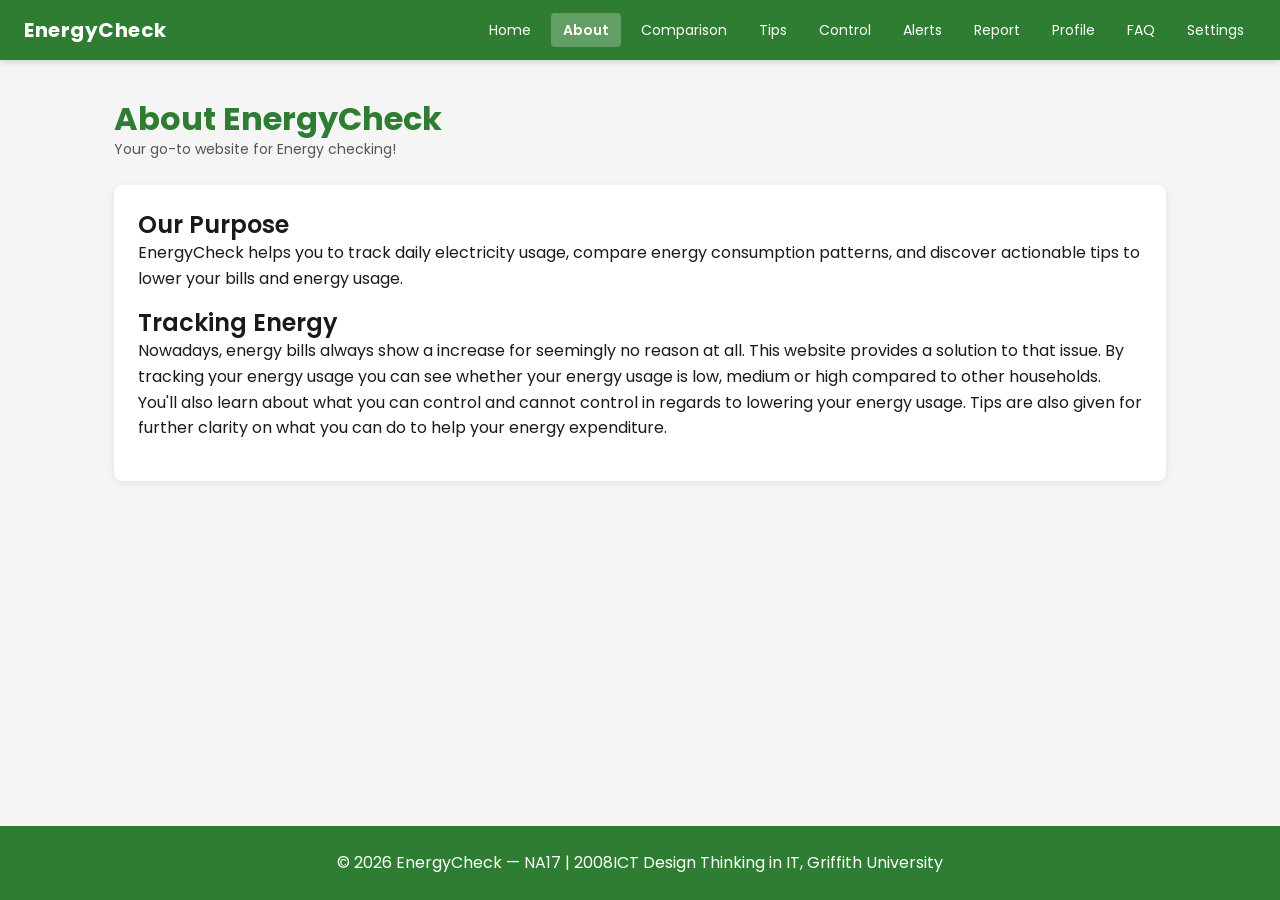
==== about.html @ 7a5efd90 "Update footer content with additional information" ====
<!DOCTYPE html>
<html lang="en">
<head>
<!-- 
    EnergyCheck - About page
    Rana Toor s5371045 NA17

-->

    <meta charset="UTF-8">
    <meta name="viewport" content="width=device-width, initial-scale=1.0">
    <link rel="stylesheet" href="style.css">
    <title>Home - EnergyCheck</title>

</head>
<body>
    
    <header class ="site-header">

        <a class = "brand">EnergyCheck</a>

       <button class="nav-toggle" id="navToggle" aria-label="Open menu">
            <span></span>
            <span></span>
            <span></span>
        </button>

        <nav id="mainNav">
            <a href="index.html">Home</a>
            <a href="about.html" class="active">About</a>
            <a href="comparison.html">Comparison</a>
            <a href="tips.html">Tips</a>
            <a href="control.html">Control</a>
            <a href="alerts.html">Alerts</a>
            <a href="report.html">Report</a>
            <a href="profile.html">Profile</a>
            <a href="faq.html">FAQ</a>
            <a href="settings.html">Settings</a>
        </nav>
    
    </header>

    <main>

        <div class="container page-section">

            <h1>About EnergyCheck</h1>

            <p class="text-muted">Your go-to website for Energy checking!</p>

            <div class="card" style="margin-top: var(--space-md);">
                <h2>Our Purpose</h2>
                <p>
                    EnergyCheck helps you to track daily electricity usage, compare energy consumption patterns, and discover actionable
                    tips to lower your bills and energy usage.
                </p>

                <h2>Tracking Energy</h2>
                <p>Nowadays, energy bills always show a increase for seemingly no reason at all. This website provides a solution to that issue. By tracking your energy usage you can see whether your energy usage is low, medium or high compared to other households. You'll also learn about what you can control and cannot control in regards to lowering your energy usage. Tips are also given for further clarity on what you can do to help your energy expenditure.</p>
            </div>

        </div>

    </main>
 

    <footer class="site-footer">
        <p>© 2026 EnergyCheck — NA17 | 2008ICT Design Thinking in IT, Griffith University</p>
    </footer>
   
    <script>
        document.querySelector('.nav-toggle')
          .addEventListener('click', function() {
            document.querySelector('.site-header nav')
              .classList.toggle('open');
          });
    </script>
</body>
</html>
---- style.css ----
/*
    EnergyCheck — shared stylesheet
    Author: Vy (Thi Tuong Vy Truong) s5434825, NA17
    All team members link to this file. Individual page styles
    go in each page's own <style> block.
*/


/* Google Fonts — Poppins, chosen in our Assignment 1 style guide */
@import url('https://fonts.googleapis.com/css2?family=Poppins:wght@400;600;700&display=swap');


/* CSS variables — colours, fonts and spacing all come from
   section 5.2.3 of our design document */
:root {
    /* brand colours */
    --color-primary:    #2E7D32;   /* Forest Green */
    --color-secondary:  #FFBF00;   /* Amber */
    --color-alert:      #F01E2C;   /* Red */
    --color-bg:         #F5F5F5;   /* Off-White */
    --color-white:      #FFFFFF;
    --color-text:       #1A1A1A;
    --color-text-light: #555555;
    --color-border:     #DDDDDD;

    /* status colours for FR1 (green/amber/red indicator) */
    --status-low:    #2E7D32;
    --status-medium: #FFBF00;
    --status-high:   #F01E2C;

    /* typography */
    --font-main:       'Poppins', Helvetica, Roboto, sans-serif;
    --font-size-h1:    32px;
    --font-size-h2:    24px;
    --font-size-body:  16px;
    --font-size-small: 14px;

    /* spacing on an 8px grid */
    --space-xs: 8px;
    --space-sm: 16px;
    --space-md: 24px;
    --space-lg: 40px;
    --space-xl: 64px;

    --radius-sm: 4px;
    --radius-md: 8px;
    --radius-lg: 16px;

    --nav-height: 60px;
    --max-width:  1100px;
}


/* reset — zeroing default browser margin/padding so layout is consistent */
*, *::before, *::after {
    box-sizing: border-box;
    margin: 0;
    padding: 0;
}

body {
    font-family: var(--font-main);
    font-size: var(--font-size-body);
    background-color: var(--color-bg);
    color: var(--color-text);
    line-height: 1.6;
    min-height: 100vh;
    display: flex;
    flex-direction: column;
}

/* flex: 1 makes the footer stick to the bottom even on short pages */
main {
    flex: 1;
}

img {
    max-width: 100%;
    display: block;
}

a {
    color: var(--color-primary);
    text-decoration: none;
}

a:hover {
    text-decoration: underline;
}

ul {
    list-style: none;
}


/* typography — sizes match the style guide table in section 5.2.3 */
h1 {
    font-size: var(--font-size-h1);
    font-weight: 700;
    color: var(--color-primary);
    line-height: 1.2;
}

h2 {
    font-size: var(--font-size-h2);
    font-weight: 600;
    color: var(--color-text);
    line-height: 1.3;
}

h3 {
    font-size: 20px;
    font-weight: 600;
    color: var(--color-text);
}

p {
    font-size: var(--font-size-body);
    color: var(--color-text);
    margin-bottom: var(--space-sm);
}

.text-muted {
    color: var(--color-text-light);
    font-size: var(--font-size-small);
}


/* navigation — shared across all pages.
   Copy the <header class="site-header"> block into each HTML file.
   Add class="active" to the <a> that matches the current page. */
.site-header {
    background-color: var(--color-primary);
    height: var(--nav-height);
    display: flex;
    align-items: center;
    padding-left: var(--space-md);
    padding-right: var(--space-md);
    /* box-shadow from MDN — gives the nav a slight lift so it
       reads as separate from the page content below */
    box-shadow: 0 2px 6px rgba(0,0,0,0.15);
}

.site-header .brand {
    font-size: 20px;
    font-weight: 700;
    color: var(--color-white);
    white-space: nowrap;
    margin-right: auto;
    letter-spacing: 0.5px;
}

.site-header nav {
    display: flex;
    gap: var(--space-xs);
    align-items: center;
}

.site-header nav a {
    color: var(--color-white);
    font-size: var(--font-size-small);
    font-weight: 400;
    padding: 6px 12px;
    border-radius: var(--radius-sm);
    white-space: nowrap;
    /* transition from MDN — fades the hover background in
       instead of snapping, looks less jarring */
    transition: background-color 0.2s;
}

.site-header nav a:hover {
    background-color: rgba(255,255,255,0.15);
    text-decoration: none;
}

.site-header nav a.active {
    background-color: rgba(255,255,255,0.25);
    font-weight: 600;
}

/* NOTE FOR TEAM: to make the mobile menu work, paste this before </body> in your HTML file:

   <script>
     document.querySelector('.nav-toggle')
       .addEventListener('click', function() {
         document.querySelector('.site-header nav')
           .classList.toggle('open');
       });
   </script>
*/

/* hamburger button — only shows on mobile, hidden on desktop */
.nav-toggle {
    display: none;
    background: none;
    border: none;
    cursor: pointer;
    padding: var(--space-xs);
}

.nav-toggle span {
    display: block;
    width: 22px;
    height: 2px;
    background-color: var(--color-white);
    margin-top: 4px;
    margin-bottom: 4px;
    border-radius: 2px;
}

/* responsive nav — collapses to hamburger below 768px */
@media (max-width: 768px) {
    .nav-toggle {
        display: block;
    }

    .site-header nav {
        display: none;
        position: absolute;
        top: var(--nav-height);
        left: 0;
        right: 0;
        background-color: var(--color-primary);
        flex-direction: column;
        align-items: flex-start;
        padding: var(--space-sm) var(--space-md);
        gap: 4px;
        box-shadow: 0 4px 10px rgba(0,0,0,0.2);
    }

    /* JS in each page adds .open to show the menu */
    .site-header nav.open {
        display: flex;
    }

    .site-header nav a {
        width: 100%;
        padding: 10px 12px;
    }
}


/* footer */
.site-footer {
    background-color: var(--color-primary);
    color: var(--color-white);
    text-align: center;
    padding: var(--space-md);
    font-size: var(--font-size-small);
    margin-top: auto;
}

.site-footer p {
    color: var(--color-white);
    margin: 0;
}


/* layout helpers */
.container {
    max-width: var(--max-width);
    margin-left: auto;
    margin-right: auto;
    padding-left: var(--space-md);
    padding-right: var(--space-md);
}

.page-section {
    padding-top: var(--space-lg);
    padding-bottom: var(--space-lg);
}

.section-title {
    margin-bottom: var(--space-md);
    padding-bottom: var(--space-xs);
    border-bottom: 2px solid var(--color-primary);
}


/* buttons — style from section 5.2.3 (green bg, white text, 8px radius) */
.btn {
    display: inline-flex;
    align-items: center;
    justify-content: center;
    background-color: var(--color-primary);
    color: var(--color-white);
    border: none;
    border-radius: var(--radius-md);
    padding: 10px 20px;
    font-family: var(--font-main);
    font-size: var(--font-size-body);
    font-weight: 600;
    cursor: pointer;
    transition: background-color 0.2s; /* MDN — same idea as nav hover */
}

.btn:hover {
    background-color: #1b5e20;
    text-decoration: none;
}

.btn-secondary {
    background-color: var(--color-secondary);
    color: var(--color-text);
}

.btn-secondary:hover {
    background-color: #e5ac00;
}

.btn-outline {
    background-color: transparent;
    color: var(--color-primary);
    border: 2px solid var(--color-primary);
}

.btn-outline:hover {
    background-color: var(--color-primary);
    color: var(--color-white);
}


/* cards */
.card {
    background-color: var(--color-white);
    border-radius: var(--radius-md);
    padding: var(--space-md);
    box-shadow: 0 2px 8px rgba(0,0,0,0.08); /* MDN box-shadow */
}

.card-grid {
    display: grid;
    gap: var(--space-md);
    grid-template-columns: repeat(auto-fit, minmax(260px, 1fr));
}


/* status badges — FR1 colour-coded indicator (green/amber/red) */
.status-badge {
    display: inline-block;
    padding: 4px 14px;
    border-radius: 20px;
    font-size: var(--font-size-small);
    font-weight: 600;
    color: var(--color-white);
}

.status-badge.low    { background-color: var(--status-low); }
.status-badge.medium { background-color: var(--status-medium); color: var(--color-text); }
.status-badge.high   { background-color: var(--status-high); }


/* form elements — used on the Settings page */
.form-group {
    margin-bottom: var(--space-md);
}

.form-group label {
    display: block;
    font-weight: 600;
    margin-bottom: var(--space-xs);
    font-size: var(--font-size-body);
}

.form-group input[type="text"],
.form-group input[type="number"],
.form-group input[type="email"],
.form-group select {
    width: 100%;
    padding: 10px 12px;
    border: 1.5px solid var(--color-border);
    border-radius: var(--radius-md);
    font-family: var(--font-main);
    font-size: var(--font-size-body);
    background-color: var(--color-white);
    color: var(--color-text);
    transition: border-color 0.2s; /* highlights the focused field */
}

.form-group input:focus,
.form-group select:focus {
    outline: none;
    border-color: var(--color-primary);
}


/* toggle switch rows */
.toggle-row {
    display: flex;
    align-items: center;
    justify-content: space-between;
    padding-top: var(--space-sm);
    padding-bottom: var(--space-sm);
    border-bottom: 1px solid var(--color-border);
    gap: var(--space-sm);
}

.toggle-row:last-child {
    border-bottom: none;
}

.toggle-label {
    font-size: var(--font-size-body);
}

.toggle-label .description {
    display: block;
    font-size: var(--font-size-small);
    color: var(--color-text-light);
    font-weight: 400;
}

/* CSS-only toggle switch — learned from MDN.
   The real checkbox is hidden; the visible part is a styled <span>
   that moves using transform when the input is :checked. */
.toggle {
    position: relative;
    display: inline-block;
    width: 48px;
    height: 26px;
    flex-shrink: 0;
}

.toggle input {
    opacity: 0;
    width: 0;
    height: 0;
}

.toggle-slider {
    position: absolute;
    top: 0;
    left: 0;
    right: 0;
    bottom: 0;
    background-color: var(--color-border);
    border-radius: 26px;
    cursor: pointer;
    transition: background-color 0.2s;
}

.toggle-slider::before {
    content: '';
    position: absolute;
    height: 20px;
    width: 20px;
    left: 3px;
    bottom: 3px;
    background-color: var(--color-white);
    border-radius: 50%;
    transition: transform 0.2s; /* slides the circle across when toggled */
}

.toggle input:checked + .toggle-slider {
    background-color: var(--color-primary);
}

.toggle input:checked + .toggle-slider::before {
    transform: translateX(22px);
}


/* dark mode — activated by adding class="dark-mode" to <body>.
   Overriding the variables here means every element updates automatically
   without needing separate dark-mode rules for each one. */
body.dark-mode {
    --color-bg:         #1A1A1A;
    --color-text:       #F0F0F0;
    --color-text-light: #AAAAAA;
    --color-border:     #444444;
    --color-white:      #2A2A2A;
}

body.dark-mode .site-header,
body.dark-mode .site-footer {
    background-color: #1B4D1E;
}

body.dark-mode .card {
    background-color: #2A2A2A;
    box-shadow: 0 2px 8px rgba(0,0,0,0.3);
}
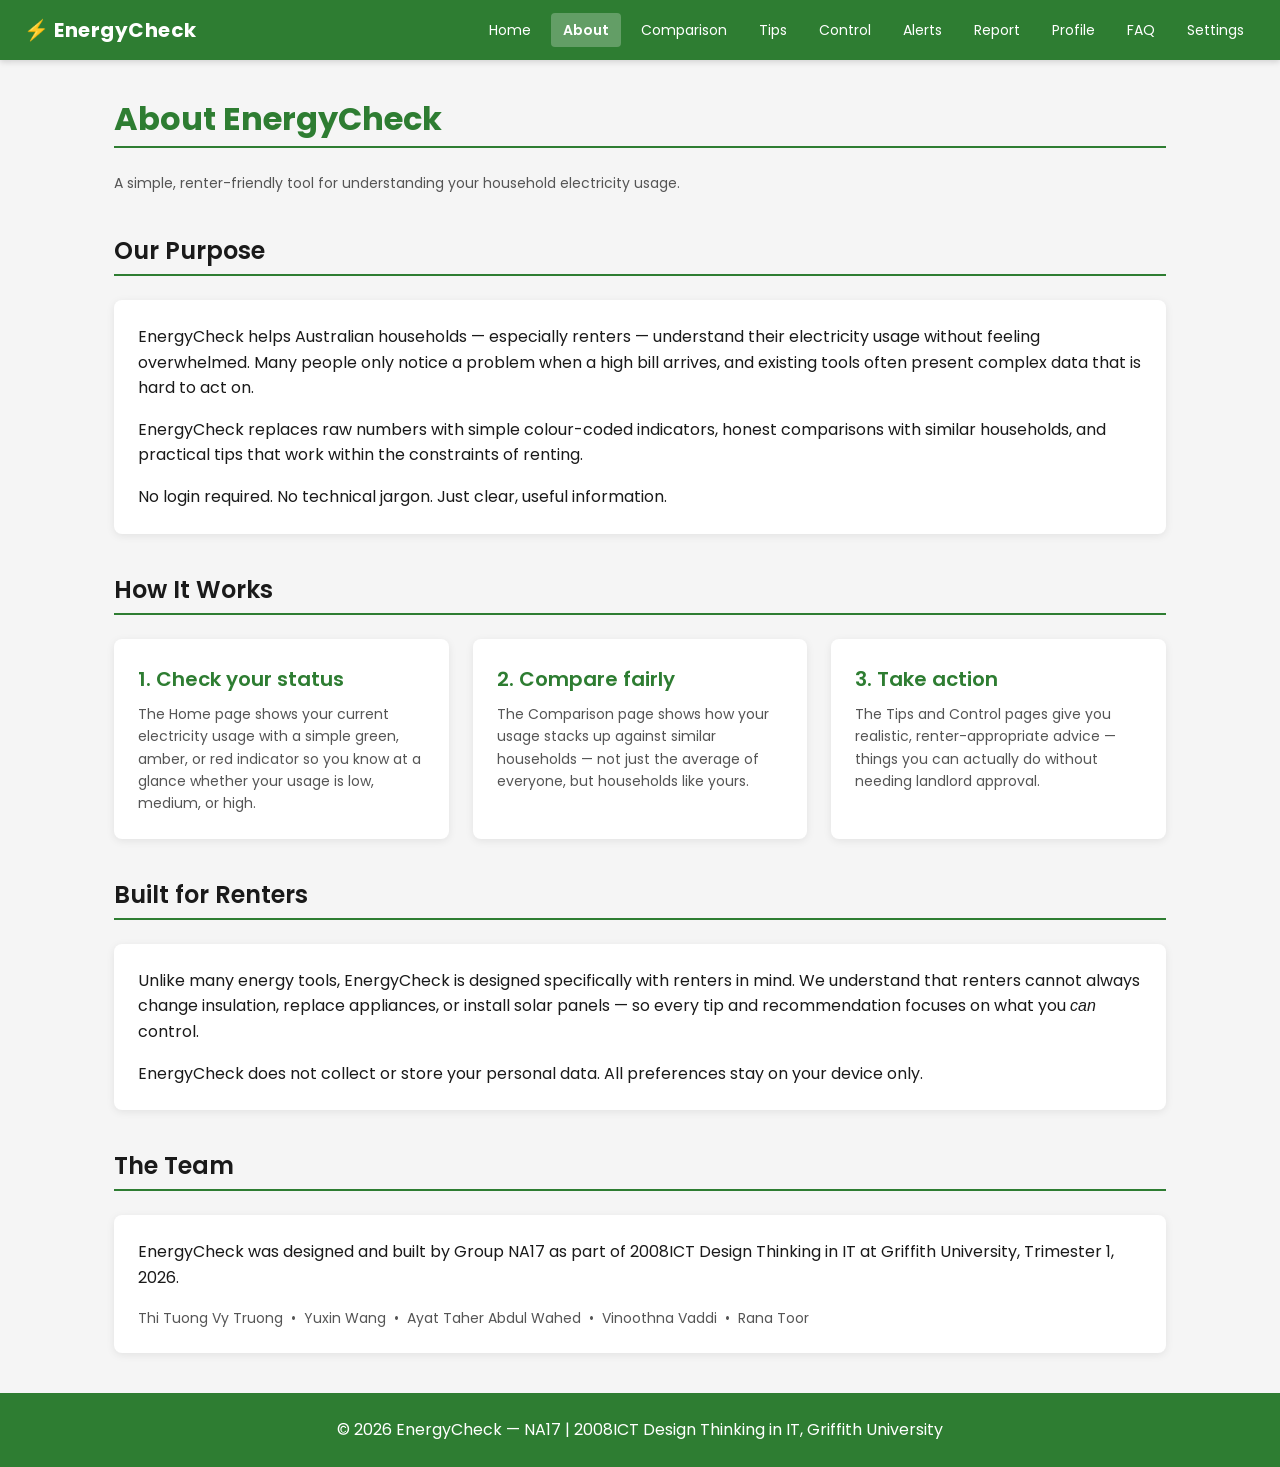
==== commit b31b27b0: "Revise About page content and authorship details Updated the About page with new content and author " ====
--- a/about.html
+++ b/about.html
@@ -1,25 +1,29 @@
 <!DOCTYPE html>
 <html lang="en">
+
 <head>
-<!-- 
-    EnergyCheck - About page
-    Rana Toor s5371045 NA17
-
--->
-
+    <!--
+        EnergyCheck — About page
+        Original author: Rana Toor s5371045, NA17
+        Updated by: Vy (Thi Tuong Vy Truong) s5434825, NA17
+        Changes: fixed <a class="brand"> to <span>, fixed <title>,
+        added section-title to h1, expanded content to include
+        mission, how it works, and team sections.
+    -->
     <meta charset="UTF-8">
     <meta name="viewport" content="width=device-width, initial-scale=1.0">
     <link rel="stylesheet" href="style.css">
-    <title>Home - EnergyCheck</title>
+    <!-- fixed by Vy — original title was "Home - EnergyCheck" -->
+    <title>About — EnergyCheck</title>
+</head>
 
-</head>
 <body>
-    
-    <header class ="site-header">
 
-        <a class = "brand">EnergyCheck</a>
+    <!-- HEADER — updated by Vy: fixed <a class="brand"> to <span class="brand"> -->
+    <header class="site-header">
+        <span class="brand">⚡ EnergyCheck</span>
 
-       <button class="nav-toggle" id="navToggle" aria-label="Open menu">
+        <button class="nav-toggle" id="navToggle" aria-label="Open menu">
             <span></span>
             <span></span>
             <span></span>
@@ -37,43 +41,119 @@
             <a href="faq.html">FAQ</a>
             <a href="settings.html">Settings</a>
         </nav>
-    
     </header>
 
     <main>
-
         <div class="container page-section">
 
-            <h1>About EnergyCheck</h1>
+            <!-- section-title added by Vy -->
+            <h1 class="section-title">About EnergyCheck</h1>
+            <p class="text-muted" style="margin-bottom: var(--space-lg);">
+                A simple, renter-friendly tool for understanding your household electricity usage.
+            </p>
 
-            <p class="text-muted">Your go-to website for Energy checking!</p>
+            <!-- OUR PURPOSE — original content by Rana, expanded by Vy -->
+            <section style="margin-bottom: var(--space-lg);">
+                <h2 class="section-title">Our Purpose</h2>
+                <div class="card">
+                    <p>
+                        EnergyCheck helps Australian households — especially renters — understand their
+                        electricity usage without feeling overwhelmed. Many people only notice a problem
+                        when a high bill arrives, and existing tools often present complex data that is
+                        hard to act on.
+                    </p>
+                    <p>
+                        EnergyCheck replaces raw numbers with simple colour-coded indicators, honest
+                        comparisons with similar households, and practical tips that work within the
+                        constraints of renting.
+                    </p>
+                    <p style="margin: 0;">
+                        No login required. No technical jargon. Just clear, useful information.
+                    </p>
+                </div>
+            </section>
 
-            <div class="card" style="margin-top: var(--space-md);">
-                <h2>Our Purpose</h2>
-                <p>
-                    EnergyCheck helps you to track daily electricity usage, compare energy consumption patterns, and discover actionable
-                    tips to lower your bills and energy usage.
-                </p>
+            <!-- HOW IT WORKS — added by Vy -->
+            <section style="margin-bottom: var(--space-lg);">
+                <h2 class="section-title">How It Works</h2>
+                <div class="card-grid">
 
-                <h2>Tracking Energy</h2>
-                <p>Nowadays, energy bills always show a increase for seemingly no reason at all. This website provides a solution to that issue. By tracking your energy usage you can see whether your energy usage is low, medium or high compared to other households. You'll also learn about what you can control and cannot control in regards to lowering your energy usage. Tips are also given for further clarity on what you can do to help your energy expenditure.</p>
-            </div>
+                    <div class="card">
+                        <h3 style="color: var(--color-primary); margin-bottom: var(--space-xs);">1. Check your status
+                        </h3>
+                        <p class="text-muted" style="margin: 0;">
+                            The Home page shows your current electricity usage with a
+                            simple green, amber, or red indicator so you know at a glance
+                            whether your usage is low, medium, or high.
+                        </p>
+                    </div>
+
+                    <div class="card">
+                        <h3 style="color: var(--color-primary); margin-bottom: var(--space-xs);">2. Compare fairly</h3>
+                        <p class="text-muted" style="margin: 0;">
+                            The Comparison page shows how your usage stacks up against
+                            similar households — not just the average of everyone, but
+                            households like yours.
+                        </p>
+                    </div>
+
+                    <div class="card">
+                        <h3 style="color: var(--color-primary); margin-bottom: var(--space-xs);">3. Take action</h3>
+                        <p class="text-muted" style="margin: 0;">
+                            The Tips and Control pages give you realistic, renter-appropriate
+                            advice — things you can actually do without needing landlord
+                            approval.
+                        </p>
+                    </div>
+
+                </div>
+            </section>
+
+            <!-- BUILT FOR RENTERS — added by Vy, aligned with NFR7 -->
+            <section style="margin-bottom: var(--space-lg);">
+                <h2 class="section-title">Built for Renters</h2>
+                <div class="card">
+                    <p>
+                        Unlike many energy tools, EnergyCheck is designed specifically with renters in mind.
+                        We understand that renters cannot always change insulation, replace appliances, or
+                        install solar panels — so every tip and recommendation focuses on what you
+                        <em>can</em> control.
+                    </p>
+                    <p style="margin: 0;">
+                        EnergyCheck does not collect or store your personal data.
+                        All preferences stay on your device only.
+                    </p>
+                </div>
+            </section>
+
+            <!-- TEAM — added by Vy -->
+            <section>
+                <h2 class="section-title">The Team</h2>
+                <div class="card">
+                    <p>
+                        EnergyCheck was designed and built by Group NA17 as part of
+                        2008ICT Design Thinking in IT at Griffith University, Trimester 1, 2026.
+                    </p>
+                    <p style="margin: 0; color: var(--color-text-light); font-size: var(--font-size-small);">
+                        Thi Tuong Vy Truong &nbsp;•&nbsp; Yuxin Wang &nbsp;•&nbsp;
+                        Ayat Taher Abdul Wahed &nbsp;•&nbsp; Vinoothna Vaddi &nbsp;•&nbsp; Rana Toor
+                    </p>
+                </div>
+            </section>
 
         </div>
-
     </main>
- 
 
     <footer class="site-footer">
         <p>© 2026 EnergyCheck — NA17 | 2008ICT Design Thinking in IT, Griffith University</p>
     </footer>
-   
+
     <script>
-        document.querySelector('.nav-toggle')
-          .addEventListener('click', function() {
-            document.querySelector('.site-header nav')
-              .classList.toggle('open');
-          });
+        document.getElementById('navToggle').addEventListener('click', function () {
+            document.getElementById('mainNav').classList.toggle('open');
+        });
     </script>
+
 </body>
-</html> 
+
+</html>
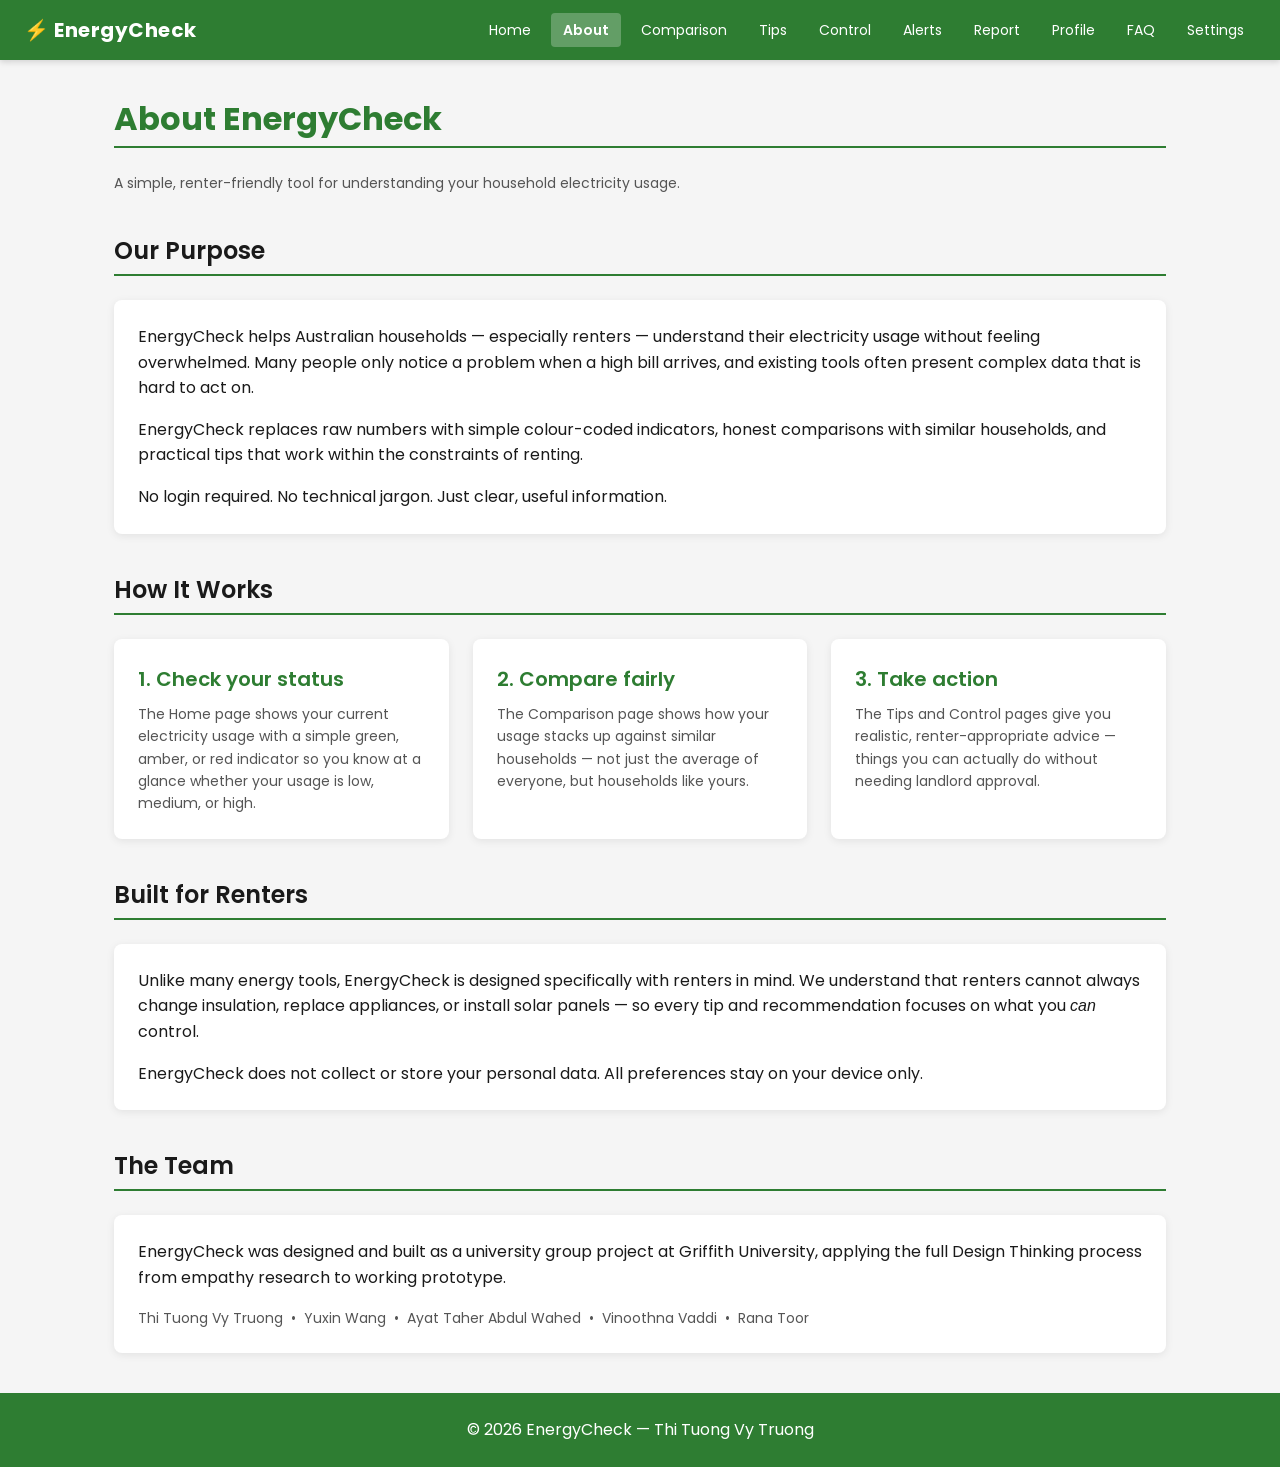
==== commit 9fc21894: "Revise team section and footer in about.html Updated team description and footer credit." ====
--- a/about.html
+++ b/about.html
@@ -12,6 +12,7 @@
     -->
     <meta charset="UTF-8">
     <meta name="viewport" content="width=device-width, initial-scale=1.0">
+    <link rel="stylesheet" href="reset.css">
     <link rel="stylesheet" href="style.css">
     <!-- fixed by Vy — original title was "Home - EnergyCheck" -->
     <title>About — EnergyCheck</title>
@@ -22,12 +23,6 @@
     <!-- HEADER — updated by Vy: fixed <a class="brand"> to <span class="brand"> -->
     <header class="site-header">
         <span class="brand">⚡ EnergyCheck</span>
-
-        <button class="nav-toggle" id="navToggle" aria-label="Open menu">
-            <span></span>
-            <span></span>
-            <span></span>
-        </button>
 
         <nav id="mainNav">
             <a href="index.html">Home</a>
@@ -126,13 +121,13 @@
                 </div>
             </section>
 
-            <!-- TEAM — added by Vy -->
+            <!-- TEAM -->
             <section>
                 <h2 class="section-title">The Team</h2>
                 <div class="card">
                     <p>
-                        EnergyCheck was designed and built by Group NA17 as part of
-                        2008ICT Design Thinking in IT at Griffith University, Trimester 1, 2026.
+                        EnergyCheck was designed and built as a university group project at Griffith University,
+                        applying the full Design Thinking process from empathy research to working prototype.
                     </p>
                     <p style="margin: 0; color: var(--color-text-light); font-size: var(--font-size-small);">
                         Thi Tuong Vy Truong &nbsp;•&nbsp; Yuxin Wang &nbsp;•&nbsp;
@@ -145,14 +140,8 @@
     </main>
 
     <footer class="site-footer">
-        <p>© 2026 EnergyCheck — NA17 | 2008ICT Design Thinking in IT, Griffith University</p>
+        <p>© 2026 EnergyCheck — Thi Tuong Vy Truong</p>
     </footer>
-
-    <script>
-        document.getElementById('navToggle').addEventListener('click', function () {
-            document.getElementById('mainNav').classList.toggle('open');
-        });
-    </script>
 
 </body>
 
--- a/style.css
+++ b/style.css
@@ -14,25 +14,29 @@
    section 5.2.3 of our design document */
 :root {
     /* brand colours */
-    --color-primary:    #2E7D32;   /* Forest Green */
-    --color-secondary:  #FFBF00;   /* Amber */
-    --color-alert:      #F01E2C;   /* Red */
-    --color-bg:         #F5F5F5;   /* Off-White */
-    --color-white:      #FFFFFF;
-    --color-text:       #1A1A1A;
+    --color-primary: #2E7D32;
+    /* Forest Green */
+    --color-secondary: #FFBF00;
+    /* Amber */
+    --color-alert: #F01E2C;
+    /* Red */
+    --color-bg: #F5F5F5;
+    /* Off-White */
+    --color-white: #FFFFFF;
+    --color-text: #1A1A1A;
     --color-text-light: #555555;
-    --color-border:     #DDDDDD;
+    --color-border: #DDDDDD;
 
     /* status colours for FR1 (green/amber/red indicator) */
-    --status-low:    #2E7D32;
+    --status-low: #2E7D32;
     --status-medium: #FFBF00;
-    --status-high:   #F01E2C;
+    --status-high: #F01E2C;
 
     /* typography */
-    --font-main:       'Poppins', Helvetica, Roboto, sans-serif;
-    --font-size-h1:    32px;
-    --font-size-h2:    24px;
-    --font-size-body:  16px;
+    --font-main: 'Poppins', Helvetica, Roboto, sans-serif;
+    --font-size-h1: 32px;
+    --font-size-h2: 24px;
+    --font-size-body: 16px;
     --font-size-small: 14px;
 
     /* spacing on an 8px grid */
@@ -47,12 +51,14 @@
     --radius-lg: 16px;
 
     --nav-height: 60px;
-    --max-width:  1100px;
+    --max-width: 1100px;
 }
 
 
 /* reset — zeroing default browser margin/padding so layout is consistent */
-*, *::before, *::after {
+*,
+*::before,
+*::after {
     box-sizing: border-box;
     margin: 0;
     padding: 0;
@@ -138,7 +144,7 @@
     padding-right: var(--space-md);
     /* box-shadow from MDN — gives the nav a slight lift so it
        reads as separate from the page content below */
-    box-shadow: 0 2px 6px rgba(0,0,0,0.15);
+    box-shadow: 0 2px 6px rgba(0, 0, 0, 0.15);
 }
 
 .site-header .brand {
@@ -169,25 +175,16 @@
 }
 
 .site-header nav a:hover {
-    background-color: rgba(255,255,255,0.15);
+    background-color: rgba(255, 255, 255, 0.15);
     text-decoration: none;
 }
 
 .site-header nav a.active {
-    background-color: rgba(255,255,255,0.25);
+    background-color: rgba(255, 255, 255, 0.25);
     font-weight: 600;
 }
 
-/* NOTE FOR TEAM: to make the mobile menu work, paste this before </body> in your HTML file:
-
-   <script>
-     document.querySelector('.nav-toggle')
-       .addEventListener('click', function() {
-         document.querySelector('.site-header nav')
-           .classList.toggle('open');
-       });
-   </script>
-*/
+
 
 /* hamburger button — only shows on mobile, hidden on desktop */
 .nav-toggle {
@@ -225,7 +222,7 @@
         align-items: flex-start;
         padding: var(--space-sm) var(--space-md);
         gap: 4px;
-        box-shadow: 0 4px 10px rgba(0,0,0,0.2);
+        box-shadow: 0 4px 10px rgba(0, 0, 0, 0.2);
     }
 
     /* JS in each page adds .open to show the menu */
@@ -291,7 +288,8 @@
     font-size: var(--font-size-body);
     font-weight: 600;
     cursor: pointer;
-    transition: background-color 0.2s; /* MDN — same idea as nav hover */
+    transition: background-color 0.2s;
+    /* MDN — same idea as nav hover */
 }
 
 .btn:hover {
@@ -325,7 +323,8 @@
     background-color: var(--color-white);
     border-radius: var(--radius-md);
     padding: var(--space-md);
-    box-shadow: 0 2px 8px rgba(0,0,0,0.08); /* MDN box-shadow */
+    box-shadow: 0 2px 8px rgba(0, 0, 0, 0.08);
+    /* MDN box-shadow */
 }
 
 .card-grid {
@@ -345,9 +344,18 @@
     color: var(--color-white);
 }
 
-.status-badge.low    { background-color: var(--status-low); }
-.status-badge.medium { background-color: var(--status-medium); color: var(--color-text); }
-.status-badge.high   { background-color: var(--status-high); }
+.status-badge.low {
+    background-color: var(--status-low);
+}
+
+.status-badge.medium {
+    background-color: var(--status-medium);
+    color: var(--color-text);
+}
+
+.status-badge.high {
+    background-color: var(--status-high);
+}
 
 
 /* form elements — used on the Settings page */
@@ -374,7 +382,8 @@
     font-size: var(--font-size-body);
     background-color: var(--color-white);
     color: var(--color-text);
-    transition: border-color 0.2s; /* highlights the focused field */
+    transition: border-color 0.2s;
+    /* highlights the focused field */
 }
 
 .form-group input:focus,
@@ -448,14 +457,15 @@
     bottom: 3px;
     background-color: var(--color-white);
     border-radius: 50%;
-    transition: transform 0.2s; /* slides the circle across when toggled */
-}
-
-.toggle input:checked + .toggle-slider {
+    transition: transform 0.2s;
+    /* slides the circle across when toggled */
+}
+
+.toggle input:checked+.toggle-slider {
     background-color: var(--color-primary);
 }
 
-.toggle input:checked + .toggle-slider::before {
+.toggle input:checked+.toggle-slider::before {
     transform: translateX(22px);
 }
 
@@ -464,11 +474,11 @@
    Overriding the variables here means every element updates automatically
    without needing separate dark-mode rules for each one. */
 body.dark-mode {
-    --color-bg:         #1A1A1A;
-    --color-text:       #F0F0F0;
+    --color-bg: #1A1A1A;
+    --color-text: #F0F0F0;
     --color-text-light: #AAAAAA;
-    --color-border:     #444444;
-    --color-white:      #2A2A2A;
+    --color-border: #444444;
+    --color-white: #2A2A2A;
 }
 
 body.dark-mode .site-header,
@@ -478,5 +488,97 @@
 
 body.dark-mode .card {
     background-color: #2A2A2A;
-    box-shadow: 0 2px 8px rgba(0,0,0,0.3);
-}
+    box-shadow: 0 2px 8px rgba(0, 0, 0, 0.3);
+}
+
+/* ============================================================
+   PAGE TRANSITION — add this block to the bottom of style.css
+   Author: Vy (Thi Tuong Vy Truong) s5434825, NA17
+
+   How it works:
+   - body::before  = a full-screen cream overlay that fades out
+   - body::after   = the ⚡ EnergyCheck text that appears briefly
+     in the centre of the screen, then fades out
+   - Both animations run once on every page load automatically —
+     no changes needed to any HTML file.
+   - prefers-reduced-motion: cuts animation to near-zero for
+     users who have motion sensitivity enabled in their OS.
+   ============================================================ */
+
+body::before,
+body::after {
+    content: '';
+    position: fixed;
+    pointer-events: none;
+    z-index: 9999;
+}
+
+/* full-screen overlay — fades from opaque to transparent */
+body::before {
+    inset: 0;
+    background: radial-gradient(circle at center,
+            rgba(46, 125, 50, 0.10),
+            transparent 40%),
+        var(--color-bg);
+    animation: energycheck-overlay 0.9s ease forwards;
+}
+
+/* centred logo text — scales up and fades out */
+body::after {
+    top: 50%;
+    left: 50%;
+    transform: translate(-50%, -50%) scale(0.88);
+    font-family: var(--font-main);
+    font-size: 1.6rem;
+    font-weight: 700;
+    color: var(--color-primary);
+    content: '⚡ EnergyCheck';
+    white-space: nowrap;
+    animation: energycheck-logo 0.9s ease forwards;
+}
+
+@keyframes energycheck-overlay {
+
+    0%,
+    55% {
+        opacity: 1;
+        visibility: visible;
+    }
+
+    100% {
+        opacity: 0;
+        visibility: hidden;
+    }
+}
+
+@keyframes energycheck-logo {
+    0% {
+        opacity: 0;
+        transform: translate(-50%, -50%) scale(0.80);
+    }
+
+    35% {
+        opacity: 1;
+        transform: translate(-50%, -50%) scale(1);
+    }
+
+    65% {
+        opacity: 1;
+        transform: translate(-50%, -50%) scale(1);
+    }
+
+    100% {
+        opacity: 0;
+        transform: translate(-50%, -50%) scale(1.06);
+        visibility: hidden;
+    }
+}
+
+/* accessibility — respect reduced-motion OS preference */
+@media (prefers-reduced-motion: reduce) {
+
+    body::before,
+    body::after {
+        animation-duration: 0.01ms;
+    }
+}
